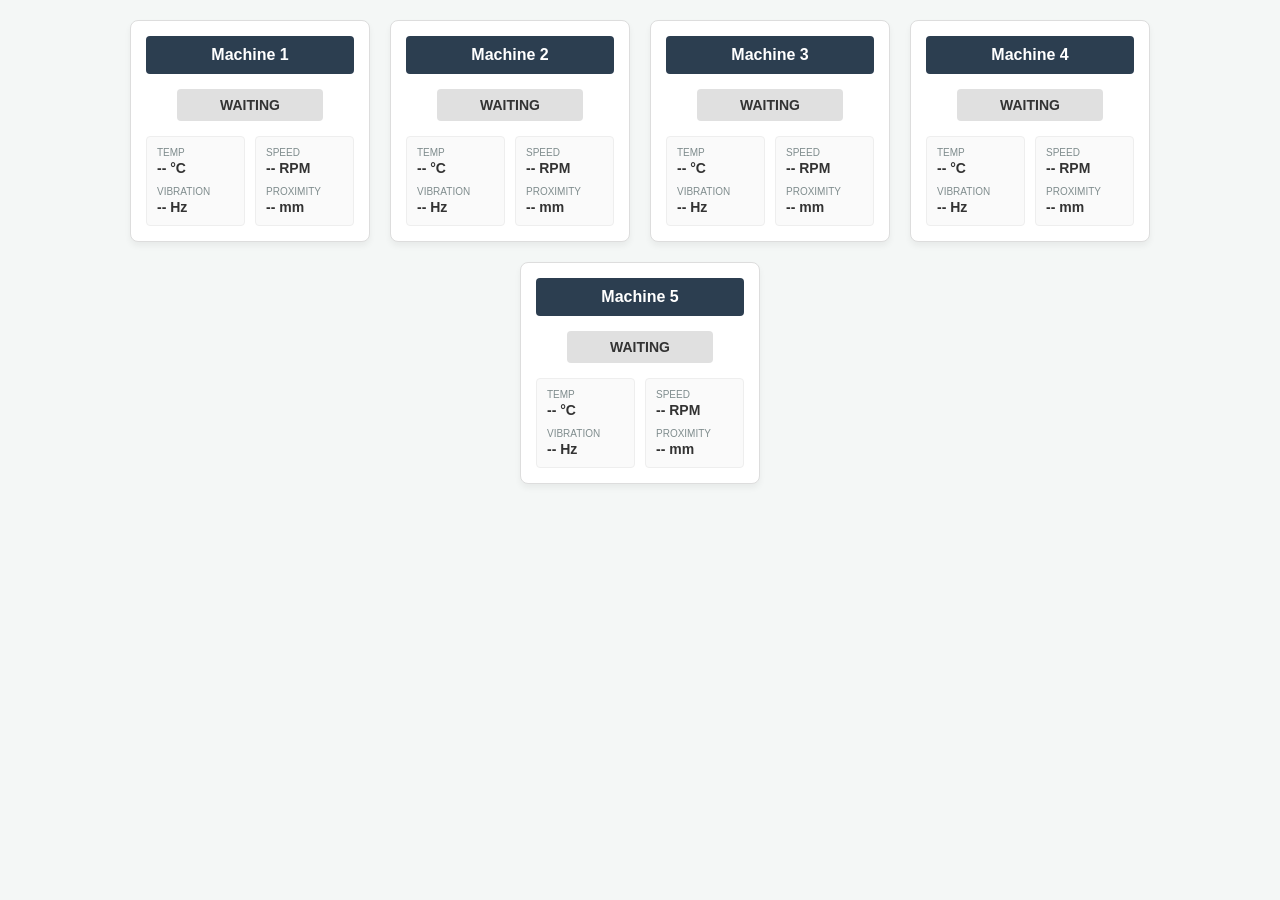
==== index.html @ c066e0d6 "Add Frontend Dashboard By Karim" ====
<!DOCTYPE html>
<html lang="en">
<head>
    <meta charset="UTF-8">
    <meta name="viewport" content="width=device-width, initial-scale=1.0">
    <title>Industrial IoT Dashboard</title>
    <link rel="stylesheet" href="style.css">
</head>
<body>
    <div class="dashboard-container" id="dashboard">
    </div>

    <script src="miniproj.js"></script>
</body>
</html>
---- style.css ----
* {
    box-sizing: border-box;
    margin: 0;
    padding: 0;
}

body {
    font-family: 'Segoe UI', Tahoma, Geneva, Verdana, sans-serif;
    background-color: #f4f7f6;
    color: #333;
    padding: 20px;
    display: flex;
    justify-content: center;
}

.dashboard-container 
{
    display: flex;
    gap: 20px;
    flex-wrap: wrap;
    justify-content: center;
    width: 100%;
    max-width: 1400px;
}

.machine-card 
{
    background: #fff;
    border: 1px solid #ddd;
    border-radius: 8px;
    width: 240px;
    padding: 15px;
    display: flex;
    flex-direction: column;
    gap: 15px;
    box-shadow: 0 4px 6px rgba(0,0,0,0.05);
}

.m-header
{
    background: #2c3e50;
    color: #fff;
    text-align: center;
    padding: 10px;
    font-size: 16px;
    font-weight: bold;
    border-radius: 4px;
}

.m-status 
{
    text-align: center;
    padding: 8px;
    font-size: 14px;
    font-weight: bold;
    border-radius: 4px;
    width: 70%;
    margin: 0 auto;
    background: #e0e0e0;
}

.status-running 
{
    background: #27ae60;
    color: white;
}

.status-stopped 
{
    background: #e74c3c;
    color: white;
}

.m-data-container 
{
    display: flex;
    gap: 10px;
    flex: 1;
}

.m-col 
{
    flex: 1;
    border: 1px solid #eee;
    background: #fafafa;
    padding: 10px;
    border-radius: 4px;
    display: flex;
    flex-direction: column;
    gap: 10px;
}

.data-item 
{
    font-size: 12px;
    display: flex;
    flex-direction: column;
}

.data-label 
{
    color: #7f8c8d;
    font-size: 10px;
    text-transform: uppercase;
    margin-bottom: 2px;
}

.data-value 
{
    font-weight: bold;
    font-size: 14px;
}
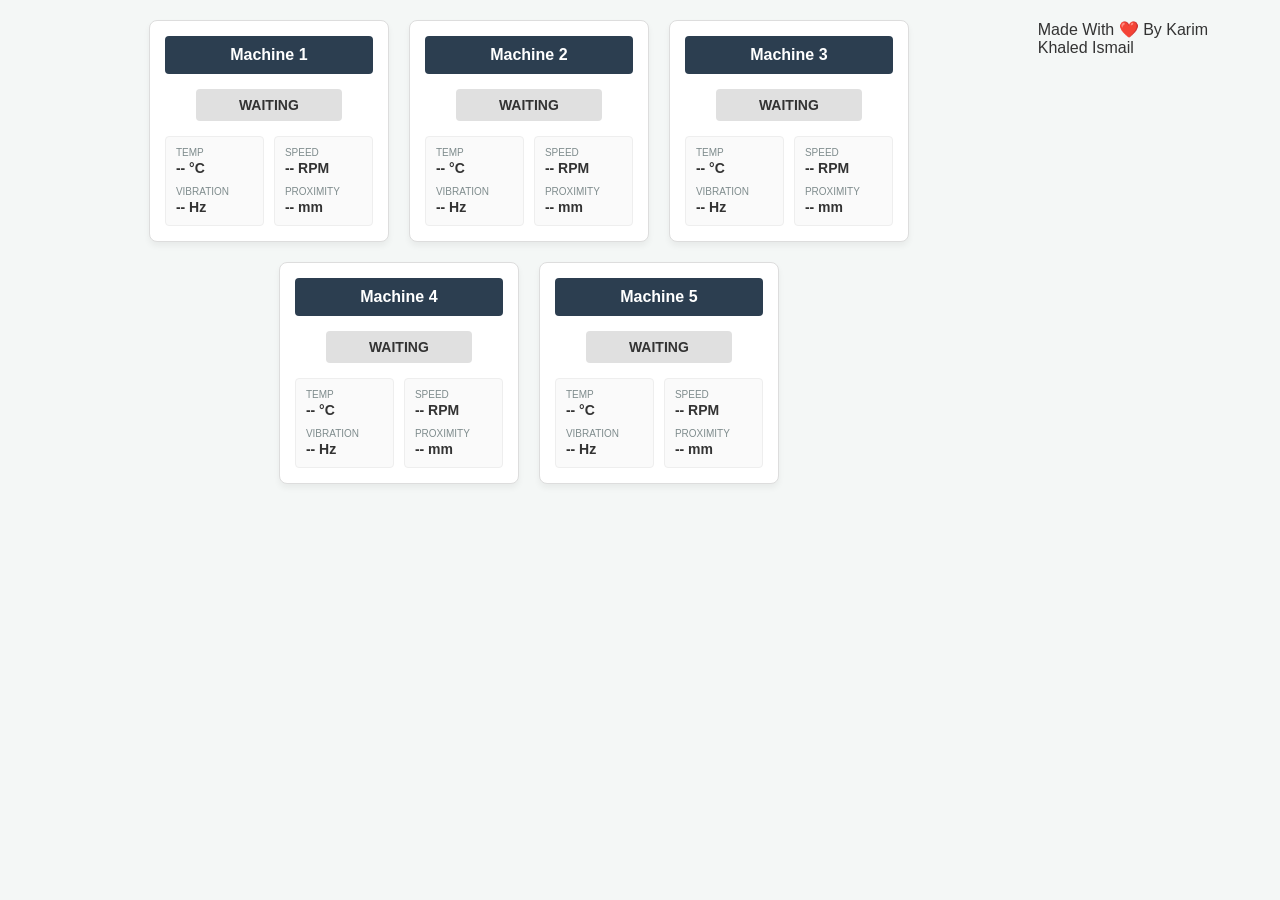
==== commit 8e83bf3e: "Add My Credits" ====
--- a/index.html
+++ b/index.html
@@ -1,15 +1,21 @@
-<!DOCTYPE html>
-<html lang="en">
-<head>
-    <meta charset="UTF-8">
-    <meta name="viewport" content="width=device-width, initial-scale=1.0">
-    <title>Industrial IoT Dashboard</title>
-    <link rel="stylesheet" href="style.css">
-</head>
-<body>
-    <div class="dashboard-container" id="dashboard">
-    </div>
-
-    <script src="miniproj.js"></script>
-</body>
+<!DOCTYPE html>
+<html lang="en">
+<head>
+    <meta charset="UTF-8">
+    <meta name="viewport" content="width=device-width, initial-scale=1.0">
+    <title>Industrial IoT Dashboard</title>
+    <link rel="stylesheet" href="style.css">
+</head>
+<body>
+    <div class="dashboard-container" id="dashboard">
+    </div>
+
+    <script src="miniproj.js"></script>
+
+    <p>Made With ❤️ By 
+    <a href="https://www.linkedin.com/in/karim-khaled-b17170329/" target="_blank">
+        Karim Khaled Ismail
+    </a>
+</p>
+</body>
 </html>
--- a/style.css
+++ b/style.css
@@ -1,112 +1,126 @@
-* {
-    box-sizing: border-box;
-    margin: 0;
-    padding: 0;
-}
-
-body {
-    font-family: 'Segoe UI', Tahoma, Geneva, Verdana, sans-serif;
-    background-color: #f4f7f6;
-    color: #333;
-    padding: 20px;
-    display: flex;
-    justify-content: center;
-}
-
-.dashboard-container 
-{
-    display: flex;
-    gap: 20px;
-    flex-wrap: wrap;
-    justify-content: center;
-    width: 100%;
-    max-width: 1400px;
-}
-
-.machine-card 
-{
-    background: #fff;
-    border: 1px solid #ddd;
-    border-radius: 8px;
-    width: 240px;
-    padding: 15px;
-    display: flex;
-    flex-direction: column;
-    gap: 15px;
-    box-shadow: 0 4px 6px rgba(0,0,0,0.05);
-}
-
-.m-header
-{
-    background: #2c3e50;
-    color: #fff;
-    text-align: center;
-    padding: 10px;
-    font-size: 16px;
-    font-weight: bold;
-    border-radius: 4px;
-}
-
-.m-status 
-{
-    text-align: center;
-    padding: 8px;
-    font-size: 14px;
-    font-weight: bold;
-    border-radius: 4px;
-    width: 70%;
-    margin: 0 auto;
-    background: #e0e0e0;
-}
-
-.status-running 
-{
-    background: #27ae60;
-    color: white;
-}
-
-.status-stopped 
-{
-    background: #e74c3c;
-    color: white;
-}
-
-.m-data-container 
-{
-    display: flex;
-    gap: 10px;
-    flex: 1;
-}
-
-.m-col 
-{
-    flex: 1;
-    border: 1px solid #eee;
-    background: #fafafa;
-    padding: 10px;
-    border-radius: 4px;
-    display: flex;
-    flex-direction: column;
-    gap: 10px;
-}
-
-.data-item 
-{
-    font-size: 12px;
-    display: flex;
-    flex-direction: column;
-}
-
-.data-label 
-{
-    color: #7f8c8d;
-    font-size: 10px;
-    text-transform: uppercase;
-    margin-bottom: 2px;
-}
-
-.data-value 
-{
-    font-weight: bold;
-    font-size: 14px;
+* {
+    box-sizing: border-box;
+    margin: 0;
+    padding: 0;
+}
+
+body 
+{
+    font-family: 'Segoe UI', Tahoma, Geneva, Verdana, sans-serif;
+    background-color: #f4f7f6;
+    color: #333;
+    padding: 20px;
+    display: flex;
+    justify-content: center;
+}
+
+.dashboard-container 
+{
+    display: flex;
+    gap: 20px;
+    flex-wrap: wrap;
+    justify-content: center;
+    width: 100%;
+    max-width: 1400px;
+}
+
+.machine-card 
+{
+    background: #fff;
+    border: 1px solid #ddd;
+    border-radius: 8px;
+    width: 240px;
+    padding: 15px;
+    display: flex;
+    flex-direction: column;
+    gap: 15px;
+    box-shadow: 0 4px 6px rgba(0,0,0,0.05);
+}
+
+.m-header
+{
+    background: #2c3e50;
+    color: #fff;
+    text-align: center;
+    padding: 10px;
+    font-size: 16px;
+    font-weight: bold;
+    border-radius: 4px;
+}
+
+.m-status 
+{
+    text-align: center;
+    padding: 8px;
+    font-size: 14px;
+    font-weight: bold;
+    border-radius: 4px;
+    width: 70%;
+    margin: 0 auto;
+    background: #e0e0e0;
+}
+
+.status-running 
+{
+    background: #27ae60;
+    color: white;
+}
+
+.status-stopped 
+{
+    background: #e74c3c;
+    color: white;
+}
+
+.m-data-container 
+{
+    display: flex;
+    gap: 10px;
+    flex: 1;
+}
+
+.m-col 
+{
+    flex: 1;
+    border: 1px solid #eee;
+    background: #fafafa;
+    padding: 10px;
+    border-radius: 4px;
+    display: flex;
+    flex-direction: column;
+    gap: 10px;
+}
+
+.data-item 
+{
+    font-size: 12px;
+    display: flex;
+    flex-direction: column;
+}
+
+.data-label 
+{
+    color: #7f8c8d;
+    font-size: 10px;
+    text-transform: uppercase;
+    margin-bottom: 2px;
+}
+
+.data-value 
+{
+    font-weight: bold;
+    font-size: 14px;
+}
+
+p a
+{
+    color: inherit;
+    text-decoration: none;
+    transition: 0.3s ease;
+}
+
+p a:hover 
+{
+    color: #ff4757;
+    text-decoration: underline;
 }
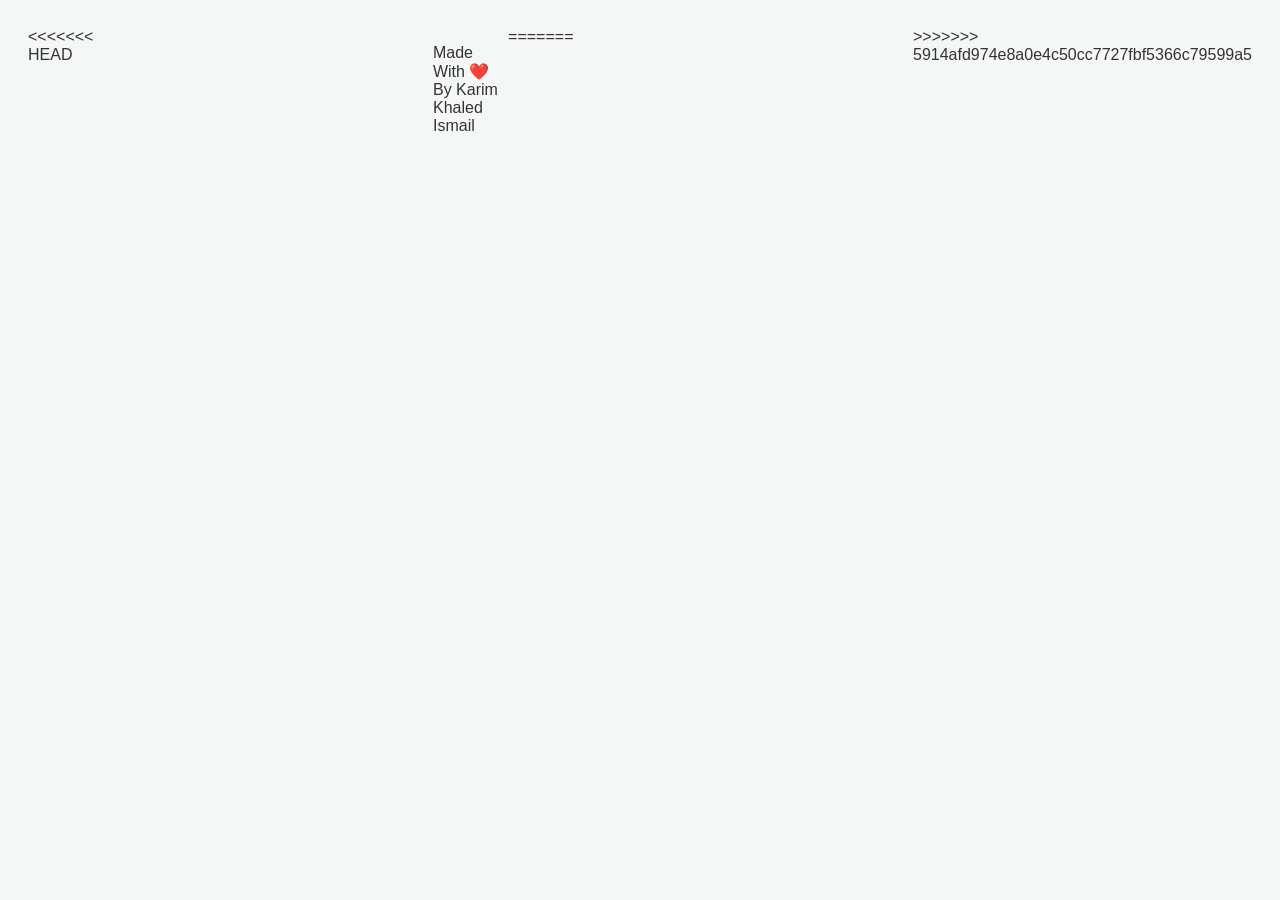
==== commit 5ee48ff7: "Add my credits" ====
--- a/index.html
+++ b/index.html
@@ -1,3 +1,4 @@
+<<<<<<< HEAD
 <!DOCTYPE html>
 <html lang="en">
 <head>
@@ -18,4 +19,20 @@
     </a>
 </p>
 </body>
+=======
+<!DOCTYPE html>
+<html lang="en">
+<head>
+    <meta charset="UTF-8">
+    <meta name="viewport" content="width=device-width, initial-scale=1.0">
+    <title>Industrial IoT Dashboard</title>
+    <link rel="stylesheet" href="style.css">
+</head>
+<body>
+    <div class="dashboard-container" id="dashboard">
+    </div>
+
+    <script src="miniproj.js"></script>
+</body>
+>>>>>>> 5914afd974e8a0e4c50cc7727fbf5366c79599a5
 </html>
--- a/style.css
+++ b/style.css
@@ -1,3 +1,4 @@
+<<<<<<< HEAD
 * {
     box-sizing: border-box;
     margin: 0;
@@ -123,4 +124,117 @@
 {
     color: #ff4757;
     text-decoration: underline;
+=======
+* {
+    box-sizing: border-box;
+    margin: 0;
+    padding: 0;
+}
+
+body {
+    font-family: 'Segoe UI', Tahoma, Geneva, Verdana, sans-serif;
+    background-color: #f4f7f6;
+    color: #333;
+    padding: 20px;
+    display: flex;
+    justify-content: center;
+}
+
+.dashboard-container 
+{
+    display: flex;
+    gap: 20px;
+    flex-wrap: wrap;
+    justify-content: center;
+    width: 100%;
+    max-width: 1400px;
+}
+
+.machine-card 
+{
+    background: #fff;
+    border: 1px solid #ddd;
+    border-radius: 8px;
+    width: 240px;
+    padding: 15px;
+    display: flex;
+    flex-direction: column;
+    gap: 15px;
+    box-shadow: 0 4px 6px rgba(0,0,0,0.05);
+}
+
+.m-header
+{
+    background: #2c3e50;
+    color: #fff;
+    text-align: center;
+    padding: 10px;
+    font-size: 16px;
+    font-weight: bold;
+    border-radius: 4px;
+}
+
+.m-status 
+{
+    text-align: center;
+    padding: 8px;
+    font-size: 14px;
+    font-weight: bold;
+    border-radius: 4px;
+    width: 70%;
+    margin: 0 auto;
+    background: #e0e0e0;
+}
+
+.status-running 
+{
+    background: #27ae60;
+    color: white;
+}
+
+.status-stopped 
+{
+    background: #e74c3c;
+    color: white;
+}
+
+.m-data-container 
+{
+    display: flex;
+    gap: 10px;
+    flex: 1;
+}
+
+.m-col 
+{
+    flex: 1;
+    border: 1px solid #eee;
+    background: #fafafa;
+    padding: 10px;
+    border-radius: 4px;
+    display: flex;
+    flex-direction: column;
+    gap: 10px;
+}
+
+.data-item 
+{
+    font-size: 12px;
+    display: flex;
+    flex-direction: column;
+}
+
+.data-label 
+{
+    color: #7f8c8d;
+    font-size: 10px;
+    text-transform: uppercase;
+    margin-bottom: 2px;
+}
+
+.data-value 
+{
+    font-weight: bold;
+    font-size: 14px;
+>>>>>>> 5914afd974e8a0e4c50cc7727fbf5366c79599a5
 }
--- a/style.css
+++ b/style.css
@@ -1,3 +1,4 @@
+<<<<<<< HEAD
 * {
     box-sizing: border-box;
     margin: 0;
@@ -123,4 +124,117 @@
 {
     color: #ff4757;
     text-decoration: underline;
+=======
+* {
+    box-sizing: border-box;
+    margin: 0;
+    padding: 0;
+}
+
+body {
+    font-family: 'Segoe UI', Tahoma, Geneva, Verdana, sans-serif;
+    background-color: #f4f7f6;
+    color: #333;
+    padding: 20px;
+    display: flex;
+    justify-content: center;
+}
+
+.dashboard-container 
+{
+    display: flex;
+    gap: 20px;
+    flex-wrap: wrap;
+    justify-content: center;
+    width: 100%;
+    max-width: 1400px;
+}
+
+.machine-card 
+{
+    background: #fff;
+    border: 1px solid #ddd;
+    border-radius: 8px;
+    width: 240px;
+    padding: 15px;
+    display: flex;
+    flex-direction: column;
+    gap: 15px;
+    box-shadow: 0 4px 6px rgba(0,0,0,0.05);
+}
+
+.m-header
+{
+    background: #2c3e50;
+    color: #fff;
+    text-align: center;
+    padding: 10px;
+    font-size: 16px;
+    font-weight: bold;
+    border-radius: 4px;
+}
+
+.m-status 
+{
+    text-align: center;
+    padding: 8px;
+    font-size: 14px;
+    font-weight: bold;
+    border-radius: 4px;
+    width: 70%;
+    margin: 0 auto;
+    background: #e0e0e0;
+}
+
+.status-running 
+{
+    background: #27ae60;
+    color: white;
+}
+
+.status-stopped 
+{
+    background: #e74c3c;
+    color: white;
+}
+
+.m-data-container 
+{
+    display: flex;
+    gap: 10px;
+    flex: 1;
+}
+
+.m-col 
+{
+    flex: 1;
+    border: 1px solid #eee;
+    background: #fafafa;
+    padding: 10px;
+    border-radius: 4px;
+    display: flex;
+    flex-direction: column;
+    gap: 10px;
+}
+
+.data-item 
+{
+    font-size: 12px;
+    display: flex;
+    flex-direction: column;
+}
+
+.data-label 
+{
+    color: #7f8c8d;
+    font-size: 10px;
+    text-transform: uppercase;
+    margin-bottom: 2px;
+}
+
+.data-value 
+{
+    font-weight: bold;
+    font-size: 14px;
+>>>>>>> 5914afd974e8a0e4c50cc7727fbf5366c79599a5
 }
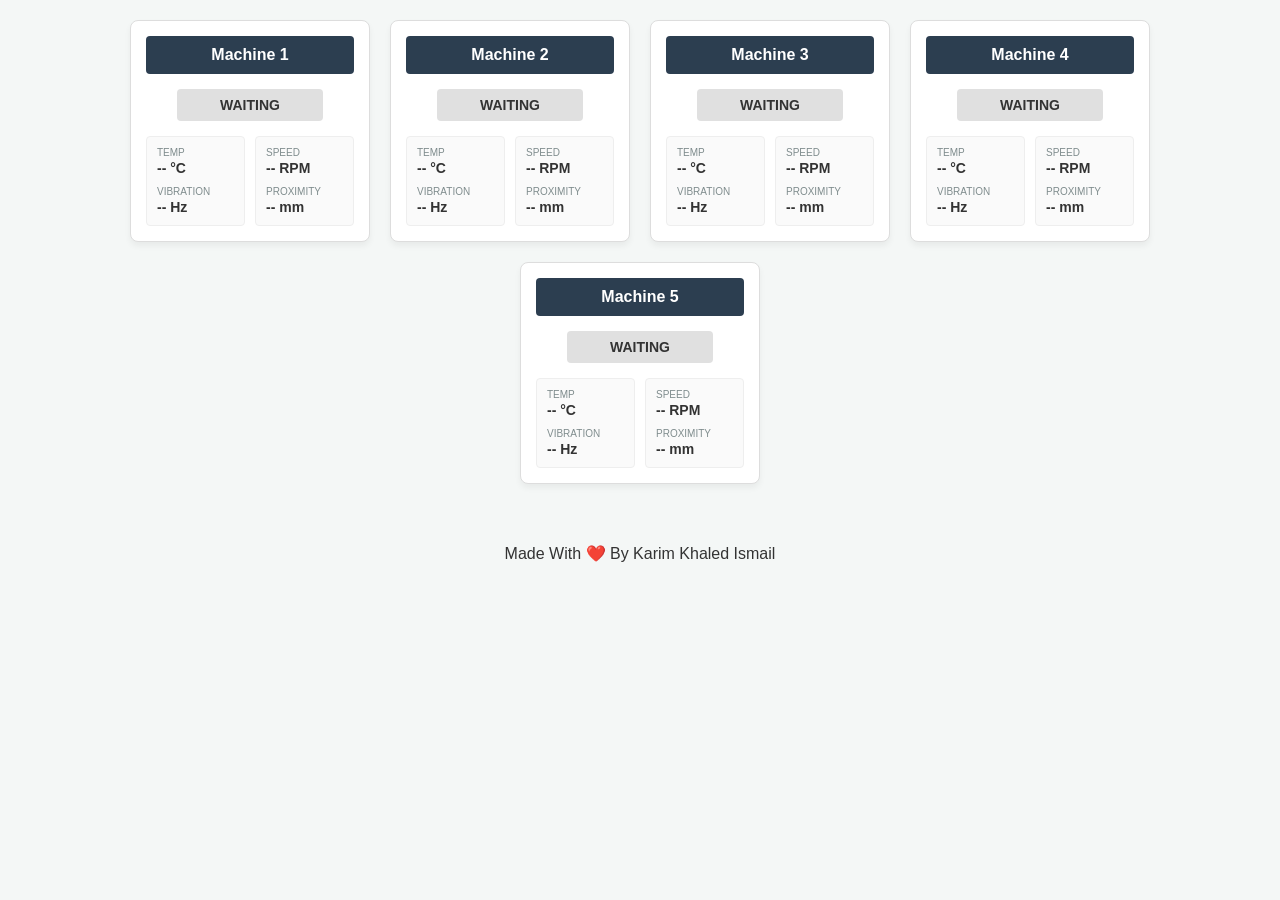
==== commit 44ec617f: "Add Frontend Dashboard By Karim And Credits" ====
--- a/index.html
+++ b/index.html
@@ -1,4 +1,3 @@
-<<<<<<< HEAD
 <!DOCTYPE html>
 <html lang="en">
 <head>
@@ -13,26 +12,12 @@
 
     <script src="miniproj.js"></script>
 
-    <p>Made With ❤️ By 
-    <a href="https://www.linkedin.com/in/karim-khaled-b17170329/" target="_blank">
-        Karim Khaled Ismail
-    </a>
-</p>
+    <footer>
+        <p>Made With ❤️ By 
+            <a href="https://www.linkedin.com/in/karim-khaled-b17170329/" target="_blank">
+                Karim Khaled Ismail
+            </a>
+        </p>
+    </footer>
 </body>
-=======
-<!DOCTYPE html>
-<html lang="en">
-<head>
-    <meta charset="UTF-8">
-    <meta name="viewport" content="width=device-width, initial-scale=1.0">
-    <title>Industrial IoT Dashboard</title>
-    <link rel="stylesheet" href="style.css">
-</head>
-<body>
-    <div class="dashboard-container" id="dashboard">
-    </div>
-
-    <script src="miniproj.js"></script>
-</body>
->>>>>>> 5914afd974e8a0e4c50cc7727fbf5366c79599a5
 </html>
--- a/style.css
+++ b/style.css
@@ -1,4 +1,3 @@
-<<<<<<< HEAD
 * {
     box-sizing: border-box;
     margin: 0;
@@ -12,7 +11,8 @@
     color: #333;
     padding: 20px;
     display: flex;
-    justify-content: center;
+    flex-direction: column;
+    align-items: center;   
 }
 
 .dashboard-container 
@@ -113,128 +113,22 @@
     font-size: 14px;
 }
 
-p a
+footer {
+    width: 100%;
+    text-align: center;
+    padding: 20px 0;
+    margin-top: 40px;
+}
+
+footer p a 
 {
     color: inherit;
     text-decoration: none;
     transition: 0.3s ease;
 }
 
-p a:hover 
+footer p a:hover
 {
     color: #ff4757;
     text-decoration: underline;
-=======
-* {
-    box-sizing: border-box;
-    margin: 0;
-    padding: 0;
-}
-
-body {
-    font-family: 'Segoe UI', Tahoma, Geneva, Verdana, sans-serif;
-    background-color: #f4f7f6;
-    color: #333;
-    padding: 20px;
-    display: flex;
-    justify-content: center;
-}
-
-.dashboard-container 
-{
-    display: flex;
-    gap: 20px;
-    flex-wrap: wrap;
-    justify-content: center;
-    width: 100%;
-    max-width: 1400px;
-}
-
-.machine-card 
-{
-    background: #fff;
-    border: 1px solid #ddd;
-    border-radius: 8px;
-    width: 240px;
-    padding: 15px;
-    display: flex;
-    flex-direction: column;
-    gap: 15px;
-    box-shadow: 0 4px 6px rgba(0,0,0,0.05);
-}
-
-.m-header
-{
-    background: #2c3e50;
-    color: #fff;
-    text-align: center;
-    padding: 10px;
-    font-size: 16px;
-    font-weight: bold;
-    border-radius: 4px;
-}
-
-.m-status 
-{
-    text-align: center;
-    padding: 8px;
-    font-size: 14px;
-    font-weight: bold;
-    border-radius: 4px;
-    width: 70%;
-    margin: 0 auto;
-    background: #e0e0e0;
-}
-
-.status-running 
-{
-    background: #27ae60;
-    color: white;
-}
-
-.status-stopped 
-{
-    background: #e74c3c;
-    color: white;
-}
-
-.m-data-container 
-{
-    display: flex;
-    gap: 10px;
-    flex: 1;
-}
-
-.m-col 
-{
-    flex: 1;
-    border: 1px solid #eee;
-    background: #fafafa;
-    padding: 10px;
-    border-radius: 4px;
-    display: flex;
-    flex-direction: column;
-    gap: 10px;
-}
-
-.data-item 
-{
-    font-size: 12px;
-    display: flex;
-    flex-direction: column;
-}
-
-.data-label 
-{
-    color: #7f8c8d;
-    font-size: 10px;
-    text-transform: uppercase;
-    margin-bottom: 2px;
-}
-
-.data-value 
-{
-    font-weight: bold;
-    font-size: 14px;
->>>>>>> 5914afd974e8a0e4c50cc7727fbf5366c79599a5
 }
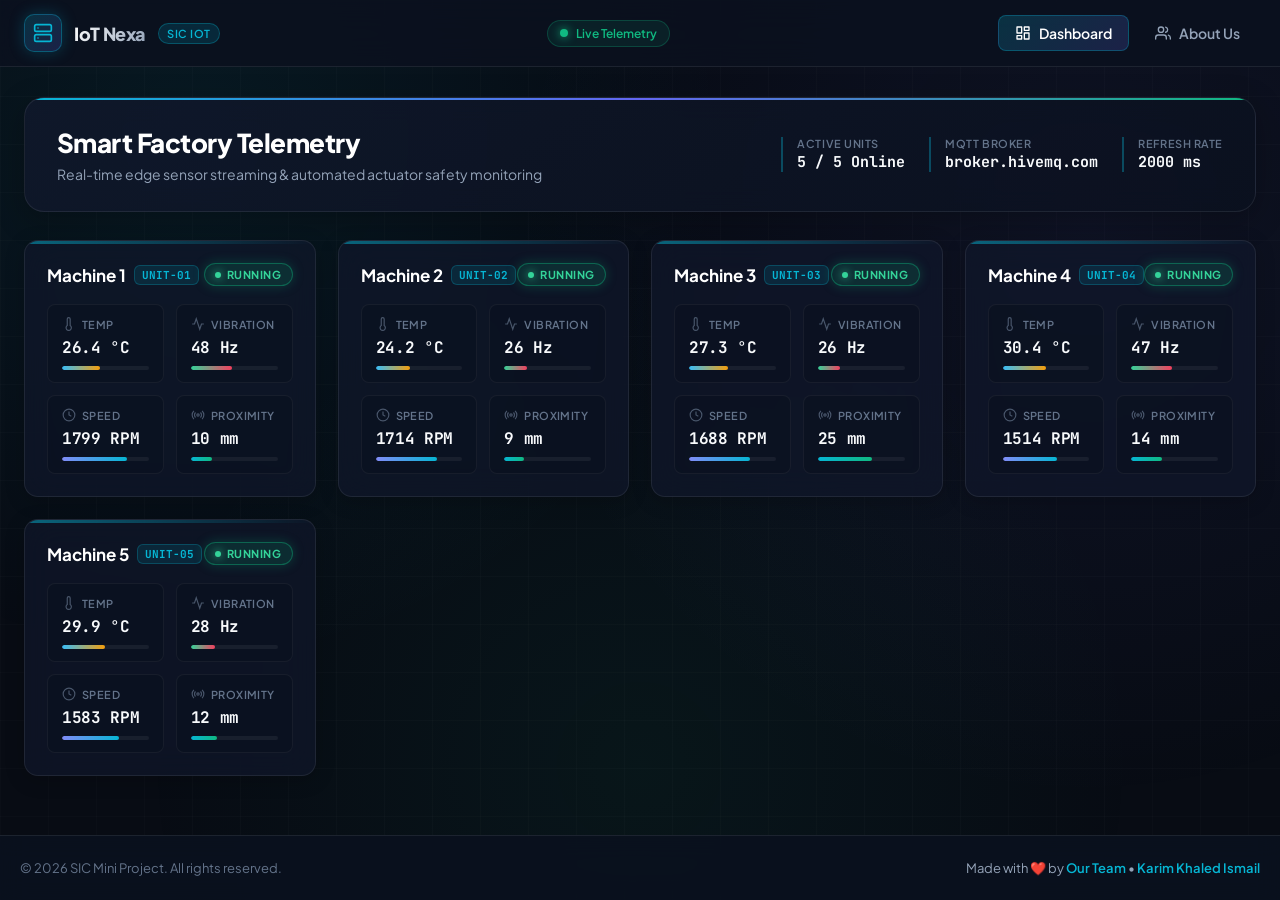
==== commit 40e0118c: "Enhance UI with modern industrial theme and add About Us page with LinkedIn links without roles" ====
--- a/index.html
+++ b/index.html
@@ -3,21 +3,102 @@
 <head>
     <meta charset="UTF-8">
     <meta name="viewport" content="width=device-width, initial-scale=1.0">
-    <title>Industrial IoT Dashboard</title>
+    <title>Industrial IoT Dashboard | Smart Factory</title>
     <link rel="stylesheet" href="style.css">
 </head>
 <body>
-    <div class="dashboard-container" id="dashboard">
-    </div>
+    <!-- Navigation Bar -->
+    <nav class="navbar">
+        <div class="nav-container">
+            <a href="index.html" class="nav-brand">
+                <div class="brand-icon">
+                    <svg width="20" height="20" viewBox="0 0 24 24" fill="none" stroke="currentColor" stroke-width="2" stroke-linecap="round" stroke-linejoin="round">
+                        <rect x="2" y="2" width="20" height="8" rx="2" ry="2"></rect>
+                        <rect x="2" y="14" width="20" height="8" rx="2" ry="2"></rect>
+                        <line x1="6" y1="6" x2="6.01" y2="6"></line>
+                        <line x1="6" y1="18" x2="6.01" y2="18"></line>
+                    </svg>
+                </div>
+                <div>
+                    <div class="brand-name">IoT Nexa</div>
+                </div>
+                <span class="brand-tag">SIC IoT</span>
+            </a>
+
+            <div class="nav-status">
+                <span class="status-dot"></span>
+                <span id="telemetry-status">Live Telemetry</span>
+            </div>
+
+            <ul class="nav-menu">
+                <li><a href="index.html" class="nav-link active">
+                    <svg width="16" height="16" viewBox="0 0 24 24" fill="none" stroke="currentColor" stroke-width="2" stroke-linecap="round" stroke-linejoin="round">
+                        <rect x="3" y="3" width="7" height="9"></rect>
+                        <rect x="14" y="3" width="7" height="5"></rect>
+                        <rect x="14" y="12" width="7" height="9"></rect>
+                        <rect x="3" y="16" width="7" height="5"></rect>
+                    </svg>
+                    Dashboard
+                </a></li>
+                <li><a href="about.html" class="nav-link">
+                    <svg width="16" height="16" viewBox="0 0 24 24" fill="none" stroke="currentColor" stroke-width="2" stroke-linecap="round" stroke-linejoin="round">
+                        <path d="M17 21v-2a4 4 0 0 0-4-4H5a4 4 0 0 0-4 4v2"></path>
+                        <circle cx="9" cy="7" r="4"></circle>
+                        <path d="M23 21v-2a4 4 0 0 0-3-3.87"></path>
+                        <path d="M16 3.13a4 4 0 0 1 0 7.75"></path>
+                    </svg>
+                    About Us
+                </a></li>
+            </ul>
+        </div>
+    </nav>
+
+    <!-- Main Content -->
+    <main class="main-wrapper">
+        <!-- Hero Header with Live Stats -->
+        <section class="hero-header">
+            <div class="hero-title-group">
+                <h1>Smart Factory Telemetry</h1>
+                <p>Real-time edge sensor streaming & automated actuator safety monitoring</p>
+            </div>
+            <div class="hero-stats">
+                <div class="stat-item">
+                    <span class="stat-label">Active Units</span>
+                    <span class="stat-value" id="stat-active-units">5 / 5 Online</span>
+                </div>
+                <div class="stat-item">
+                    <span class="stat-label">MQTT Broker</span>
+                    <span class="stat-value">broker.hivemq.com</span>
+                </div>
+                <div class="stat-item">
+                    <span class="stat-label">Refresh Rate</span>
+                    <span class="stat-value">2000 ms</span>
+                </div>
+            </div>
+        </section>
+
+        <!-- Machine Cards Container -->
+        <section class="dashboard-container" id="dashboard">
+            <!-- Dynamically populated by miniproj.js -->
+        </section>
+    </main>
+
+    <!-- Footer -->
+    <footer>
+        <div class="footer-content">
+            <div class="footer-text">
+                &copy; 2026 SIC Mini Project. All rights reserved.
+            </div>
+            <div class="footer-credits">
+                Made with ❤️ by 
+                <a href="about.html">Our Team</a> &bull;
+                <a href="https://www.linkedin.com/in/karim-khaled-b17170329/" target="_blank" rel="noopener noreferrer">
+                    Karim Khaled Ismail
+                </a>
+            </div>
+        </div>
+    </footer>
 
     <script src="miniproj.js"></script>
-
-    <footer>
-        <p>Made With ❤️ By 
-            <a href="https://www.linkedin.com/in/karim-khaled-b17170329/" target="_blank">
-                Karim Khaled Ismail
-            </a>
-        </p>
-    </footer>
 </body>
 </html>
--- a/style.css
+++ b/style.css
@@ -1,134 +1,732 @@
+@import url('https://fonts.googleapis.com/css2?family=JetBrains+Mono:wght@400;500;600;700&family=Plus+Jakarta+Sans:wght@400;500;600;700;800&display=swap');
+
+:root {
+    --bg-main: #080c14;
+    --bg-surface: #0e1526;
+    --bg-card: rgba(16, 24, 44, 0.7);
+    --bg-card-hover: rgba(22, 33, 60, 0.85);
+    --border-subtle: rgba(255, 255, 255, 0.08);
+    --border-accent: rgba(6, 182, 212, 0.35);
+    
+    --cyan: #06b6d4;
+    --cyan-glow: rgba(6, 182, 212, 0.25);
+    --emerald: #10b981;
+    --emerald-glow: rgba(16, 185, 129, 0.25);
+    --amber: #f59e0b;
+    --amber-glow: rgba(245, 158, 11, 0.25);
+    --rose: #f43f5e;
+    --rose-glow: rgba(244, 63, 94, 0.25);
+    --indigo: #6366f1;
+
+    --text-main: #f8fafc;
+    --text-muted: #94a3b8;
+    --text-dim: #64748b;
+
+    --font-ui: 'Plus Jakarta Sans', -apple-system, BlinkMacSystemFont, sans-serif;
+    --font-mono: 'JetBrains Mono', monospace;
+    --radius-sm: 8px;
+    --radius-md: 14px;
+    --radius-lg: 20px;
+}
+
 * {
     box-sizing: border-box;
     margin: 0;
     padding: 0;
 }
 
-body 
-{
-    font-family: 'Segoe UI', Tahoma, Geneva, Verdana, sans-serif;
-    background-color: #f4f7f6;
-    color: #333;
-    padding: 20px;
+body {
+    font-family: var(--font-ui);
+    background-color: var(--bg-main);
+    color: var(--text-main);
+    min-height: 100vh;
     display: flex;
     flex-direction: column;
-    align-items: center;   
-}
-
-.dashboard-container 
-{
-    display: flex;
+    overflow-x: hidden;
+    position: relative;
+}
+
+/* Subtle futuristic background glow grid */
+body::before {
+    content: '';
+    position: fixed;
+    top: 0;
+    left: 0;
+    width: 100vw;
+    height: 100vh;
+    background: 
+        radial-gradient(circle at 15% 15%, rgba(6, 182, 212, 0.08) 0%, transparent 40%),
+        radial-gradient(circle at 85% 25%, rgba(99, 102, 241, 0.08) 0%, transparent 45%),
+        radial-gradient(circle at 50% 85%, rgba(16, 185, 129, 0.06) 0%, transparent 50%),
+        linear-gradient(to right, rgba(255, 255, 255, 0.015) 1px, transparent 1px),
+        linear-gradient(to bottom, rgba(255, 255, 255, 0.015) 1px, transparent 1px);
+    background-size: 100% 100%, 100% 100%, 100% 100%, 48px 48px, 48px 48px;
+    pointer-events: none;
+    z-index: -1;
+}
+
+/* Navigation Bar */
+.navbar {
+    width: 100%;
+    background: rgba(11, 17, 31, 0.85);
+    backdrop-filter: blur(16px);
+    -webkit-backdrop-filter: blur(16px);
+    border-bottom: 1px solid var(--border-subtle);
+    position: sticky;
+    top: 0;
+    z-index: 100;
+}
+
+.nav-container {
+    max-width: 1350px;
+    margin: 0 auto;
+    padding: 14px 24px;
+    display: flex;
+    align-items: center;
+    justify-content: space-between;
+}
+
+.nav-brand {
+    display: flex;
+    align-items: center;
+    gap: 12px;
+    text-decoration: none;
+    color: var(--text-main);
+}
+
+.brand-icon {
+    width: 38px;
+    height: 38px;
+    background: linear-gradient(135deg, rgba(6, 182, 212, 0.2), rgba(99, 102, 241, 0.2));
+    border: 1px solid var(--border-accent);
+    border-radius: 10px;
+    display: flex;
+    align-items: center;
+    justify-content: center;
+    color: var(--cyan);
+    box-shadow: 0 0 15px var(--cyan-glow);
+}
+
+.brand-name {
+    font-size: 18px;
+    font-weight: 800;
+    letter-spacing: -0.02em;
+    background: linear-gradient(120deg, #ffffff, #94a3b8);
+    -webkit-background-clip: text;
+    -webkit-text-fill-color: transparent;
+}
+
+.brand-tag {
+    font-size: 11px;
+    font-weight: 600;
+    background: rgba(6, 182, 212, 0.15);
+    color: var(--cyan);
+    padding: 3px 8px;
+    border-radius: 20px;
+    border: 1px solid rgba(6, 182, 212, 0.3);
+    text-transform: uppercase;
+    letter-spacing: 0.05em;
+}
+
+.nav-menu {
+    display: flex;
+    align-items: center;
+    gap: 10px;
+    list-style: none;
+}
+
+.nav-link {
+    text-decoration: none;
+    color: var(--text-muted);
+    font-size: 14px;
+    font-weight: 600;
+    padding: 8px 16px;
+    border-radius: var(--radius-sm);
+    transition: all 0.2s ease;
+    display: flex;
+    align-items: center;
+    gap: 8px;
+}
+
+.nav-link:hover {
+    color: var(--text-main);
+    background: rgba(255, 255, 255, 0.05);
+}
+
+.nav-link.active {
+    color: #ffffff;
+    background: linear-gradient(135deg, rgba(6, 182, 212, 0.2), rgba(99, 102, 241, 0.2));
+    border: 1px solid rgba(6, 182, 212, 0.3);
+}
+
+/* System Live Status Beacon in Nav */
+.nav-status {
+    display: flex;
+    align-items: center;
+    gap: 8px;
+    font-size: 12px;
+    font-weight: 600;
+    color: var(--emerald);
+    background: rgba(16, 185, 129, 0.1);
+    border: 1px solid rgba(16, 185, 129, 0.25);
+    padding: 5px 12px;
+    border-radius: 20px;
+}
+
+.status-dot {
+    width: 8px;
+    height: 8px;
+    background: var(--emerald);
+    border-radius: 50%;
+    box-shadow: 0 0 10px var(--emerald);
+    animation: pulseGlow 2s infinite ease-in-out;
+}
+
+@keyframes pulseGlow {
+    0%, 100% { transform: scale(1); opacity: 1; }
+    50% { transform: scale(1.3); opacity: 0.6; }
+}
+
+/* Main Content Wrapper */
+.main-wrapper {
+    flex: 1;
+    max-width: 1350px;
+    width: 100%;
+    margin: 0 auto;
+    padding: 30px 24px;
+    display: flex;
+    flex-direction: column;
+    gap: 28px;
+}
+
+/* Hero / Header Summary Banner */
+.hero-header {
+    background: linear-gradient(145deg, rgba(16, 24, 44, 0.85), rgba(11, 17, 31, 0.85));
+    border: 1px solid var(--border-subtle);
+    border-radius: var(--radius-lg);
+    padding: 28px 32px;
+    backdrop-filter: blur(12px);
+    display: flex;
+    justify-content: space-between;
+    align-items: center;
+    flex-wrap: wrap;
     gap: 20px;
+    box-shadow: 0 8px 30px rgba(0, 0, 0, 0.25);
+    position: relative;
+    overflow: hidden;
+}
+
+.hero-header::before {
+    content: '';
+    position: absolute;
+    top: 0;
+    left: 0;
+    right: 0;
+    height: 2px;
+    background: linear-gradient(90deg, var(--cyan), var(--indigo), var(--emerald));
+}
+
+.hero-title-group h1 {
+    font-size: 26px;
+    font-weight: 800;
+    letter-spacing: -0.02em;
+    color: #ffffff;
+    margin-bottom: 6px;
+}
+
+.hero-title-group p {
+    font-size: 14px;
+    color: var(--text-muted);
+}
+
+.hero-stats {
+    display: flex;
+    gap: 24px;
     flex-wrap: wrap;
+}
+
+.stat-item {
+    display: flex;
+    flex-direction: column;
+    gap: 2px;
+    border-left: 2px solid var(--border-accent);
+    padding-left: 14px;
+}
+
+.stat-label {
+    font-size: 11px;
+    text-transform: uppercase;
+    letter-spacing: 0.05em;
+    color: var(--text-dim);
+    font-weight: 600;
+}
+
+.stat-value {
+    font-family: var(--font-mono);
+    font-size: 15px;
+    font-weight: 700;
+    color: var(--text-main);
+}
+
+/* Dashboard Container */
+.dashboard-container {
+    display: grid;
+    grid-template-columns: repeat(auto-fit, minmax(280px, 1fr));
+    gap: 22px;
+    width: 100%;
+}
+
+/* Machine Card */
+.machine-card {
+    background: var(--bg-card);
+    border: 1px solid var(--border-subtle);
+    border-radius: var(--radius-md);
+    padding: 22px;
+    display: flex;
+    flex-direction: column;
+    gap: 18px;
+    backdrop-filter: blur(16px);
+    -webkit-backdrop-filter: blur(16px);
+    transition: all 0.3s cubic-bezier(0.16, 1, 0.3, 1);
+    box-shadow: 0 4px 20px rgba(0, 0, 0, 0.2);
+    position: relative;
+    overflow: hidden;
+}
+
+.machine-card::after {
+    content: '';
+    position: absolute;
+    top: 0;
+    left: 0;
+    right: 0;
+    height: 3px;
+    background: linear-gradient(90deg, var(--cyan), transparent);
+    opacity: 0.5;
+    transition: opacity 0.3s ease;
+}
+
+.machine-card:hover {
+    transform: translateY(-4px);
+    background: var(--bg-card-hover);
+    border-color: rgba(6, 182, 212, 0.3);
+    box-shadow: 0 12px 30px rgba(0, 0, 0, 0.35), 0 0 20px var(--cyan-glow);
+}
+
+.machine-card:hover::after {
+    opacity: 1;
+}
+
+/* Machine Card Header & Status */
+.card-top {
+    display: flex;
+    justify-content: space-between;
+    align-items: center;
+}
+
+.m-header {
+    font-size: 17px;
+    font-weight: 700;
+    color: #ffffff;
+    display: flex;
+    align-items: center;
+    gap: 8px;
+}
+
+.m-header-badge {
+    font-family: var(--font-mono);
+    font-size: 11px;
+    color: var(--cyan);
+    background: rgba(6, 182, 212, 0.12);
+    border: 1px solid rgba(6, 182, 212, 0.25);
+    padding: 2px 7px;
+    border-radius: 6px;
+}
+
+.m-status {
+    font-size: 11px;
+    font-weight: 700;
+    text-transform: uppercase;
+    letter-spacing: 0.05em;
+    padding: 4px 10px;
+    border-radius: 20px;
+    display: flex;
+    align-items: center;
+    gap: 6px;
+    background: rgba(148, 163, 184, 0.12);
+    color: var(--text-muted);
+    border: 1px solid rgba(255, 255, 255, 0.08);
+    transition: all 0.3s ease;
+}
+
+.status-running {
+    background: rgba(16, 185, 129, 0.15);
+    color: #34d399;
+    border-color: rgba(16, 185, 129, 0.4);
+    box-shadow: 0 0 12px var(--emerald-glow);
+}
+
+.status-running::before {
+    content: '';
+    width: 6px;
+    height: 6px;
+    border-radius: 50%;
+    background: #34d399;
+    box-shadow: 0 0 8px #34d399;
+    animation: pulseGlow 1.5s infinite ease-in-out;
+}
+
+.status-stopped {
+    background: rgba(244, 63, 94, 0.15);
+    color: #fb7185;
+    border-color: rgba(244, 63, 94, 0.4);
+    box-shadow: 0 0 12px var(--rose-glow);
+}
+
+.status-stopped::before {
+    content: '';
+    width: 6px;
+    height: 6px;
+    border-radius: 50%;
+    background: #fb7185;
+}
+
+/* Machine Telemetry Grid */
+.m-data-container {
+    display: grid;
+    grid-template-columns: 1fr 1fr;
+    gap: 12px;
+}
+
+.data-item {
+    background: rgba(11, 17, 31, 0.6);
+    border: 1px solid rgba(255, 255, 255, 0.05);
+    padding: 12px 14px;
+    border-radius: var(--radius-sm);
+    display: flex;
+    flex-direction: column;
+    gap: 6px;
+    transition: border-color 0.2s ease;
+}
+
+.data-item:hover {
+    border-color: rgba(255, 255, 255, 0.12);
+}
+
+.data-header {
+    display: flex;
+    align-items: center;
+    justify-content: space-between;
+}
+
+.data-label {
+    color: var(--text-dim);
+    font-size: 11px;
+    font-weight: 600;
+    text-transform: uppercase;
+    letter-spacing: 0.04em;
+    display: flex;
+    align-items: center;
+    gap: 6px;
+}
+
+.data-icon {
+    width: 14px;
+    height: 14px;
+    opacity: 0.7;
+}
+
+.data-value {
+    font-family: var(--font-mono);
+    font-weight: 700;
+    font-size: 16px;
+    color: var(--text-main);
+    letter-spacing: -0.02em;
+}
+
+/* Micro Meter Bar inside each metric */
+.meter-bar {
+    width: 100%;
+    height: 4px;
+    background: rgba(255, 255, 255, 0.06);
+    border-radius: 2px;
+    overflow: hidden;
+    margin-top: 2px;
+}
+
+.meter-fill {
+    height: 100%;
+    width: 0%;
+    background: var(--cyan);
+    border-radius: 2px;
+    transition: width 0.5s cubic-bezier(0.16, 1, 0.3, 1);
+}
+
+.meter-temp { background: linear-gradient(90deg, #38bdf8, #f59e0b); }
+.meter-vib  { background: linear-gradient(90deg, #34d399, #f43f5e); }
+.meter-speed { background: linear-gradient(90deg, #818cf8, #06b6d4); }
+.meter-prox  { background: linear-gradient(90deg, #06b6d4, #10b981); }
+
+/* About Us Page Specific Styles */
+.about-hero {
+    text-align: center;
+    padding: 40px 20px;
+    max-width: 800px;
+    margin: 0 auto;
+}
+
+.about-badge {
+    display: inline-flex;
+    align-items: center;
+    gap: 8px;
+    font-size: 12px;
+    font-weight: 700;
+    color: var(--cyan);
+    background: rgba(6, 182, 212, 0.1);
+    border: 1px solid rgba(6, 182, 212, 0.3);
+    padding: 6px 14px;
+    border-radius: 30px;
+    margin-bottom: 16px;
+    text-transform: uppercase;
+    letter-spacing: 0.06em;
+}
+
+.about-hero h1 {
+    font-size: 38px;
+    font-weight: 800;
+    letter-spacing: -0.03em;
+    line-height: 1.2;
+    margin-bottom: 14px;
+    background: linear-gradient(135deg, #ffffff 40%, #94a3b8 100%);
+    -webkit-background-clip: text;
+    -webkit-text-fill-color: transparent;
+}
+
+.about-hero p {
+    font-size: 16px;
+    color: var(--text-muted);
+    line-height: 1.6;
+}
+
+/* Team Grid (Strictly NO ROLES, just Names & LinkedIn links) */
+.team-grid {
+    display: grid;
+    grid-template-columns: repeat(auto-fit, minmax(260px, 1fr));
+    gap: 24px;
+    width: 100%;
+    margin-top: 10px;
+}
+
+.team-card {
+    background: var(--bg-card);
+    border: 1px solid var(--border-subtle);
+    border-radius: var(--radius-md);
+    padding: 30px 24px;
+    display: flex;
+    flex-direction: column;
+    align-items: center;
+    text-align: center;
+    gap: 20px;
+    backdrop-filter: blur(16px);
+    transition: all 0.3s cubic-bezier(0.16, 1, 0.3, 1);
+    box-shadow: 0 6px 24px rgba(0, 0, 0, 0.25);
+    position: relative;
+    overflow: hidden;
+}
+
+.team-card::before {
+    content: '';
+    position: absolute;
+    top: 0;
+    left: 0;
+    right: 0;
+    height: 3px;
+    background: linear-gradient(90deg, var(--indigo), var(--cyan));
+    opacity: 0;
+    transition: opacity 0.3s ease;
+}
+
+.team-card:hover {
+    transform: translateY(-6px);
+    background: var(--bg-card-hover);
+    border-color: rgba(6, 182, 212, 0.35);
+    box-shadow: 0 16px 36px rgba(0, 0, 0, 0.4), 0 0 25px var(--cyan-glow);
+}
+
+.team-card:hover::before {
+    opacity: 1;
+}
+
+/* Avatar container with glowing aura */
+.team-avatar {
+    width: 84px;
+    height: 84px;
+    border-radius: 50%;
+    background: linear-gradient(135deg, rgba(6, 182, 212, 0.15), rgba(99, 102, 241, 0.25));
+    border: 2px solid rgba(6, 182, 212, 0.3);
+    display: flex;
+    align-items: center;
     justify-content: center;
+    font-size: 26px;
+    font-weight: 800;
+    color: #ffffff;
+    box-shadow: 0 0 25px rgba(6, 182, 212, 0.15);
+    transition: all 0.3s ease;
+}
+
+.team-card:hover .team-avatar {
+    transform: scale(1.06);
+    border-color: var(--cyan);
+    box-shadow: 0 0 30px var(--cyan-glow);
+}
+
+.team-name {
+    font-size: 19px;
+    font-weight: 700;
+    color: #ffffff;
+    letter-spacing: -0.01em;
+}
+
+/* Premium LinkedIn Button */
+.linkedin-btn {
+    display: inline-flex;
+    align-items: center;
+    justify-content: center;
+    gap: 10px;
     width: 100%;
-    max-width: 1400px;
-}
-
-.machine-card 
-{
-    background: #fff;
-    border: 1px solid #ddd;
+    padding: 12px 20px;
+    background: rgba(10, 102, 194, 0.12);
+    color: #38bdf8;
+    border: 1px solid rgba(10, 102, 194, 0.35);
+    border-radius: var(--radius-sm);
+    text-decoration: none;
+    font-size: 14px;
+    font-weight: 700;
+    letter-spacing: 0.01em;
+    transition: all 0.25s cubic-bezier(0.16, 1, 0.3, 1);
+    box-shadow: 0 4px 14px rgba(10, 102, 194, 0.1);
+}
+
+.linkedin-btn svg {
+    width: 18px;
+    height: 18px;
+    fill: currentColor;
+    transition: transform 0.2s ease;
+}
+
+.linkedin-btn:hover {
+    background: #0a66c2;
+    color: #ffffff;
+    border-color: #0a66c2;
+    transform: translateY(-2px);
+    box-shadow: 0 8px 24px rgba(10, 102, 194, 0.4);
+}
+
+.linkedin-btn:hover svg {
+    transform: scale(1.1);
+}
+
+/* Project Tech Overview Section on About page */
+.about-tech-section {
+    background: var(--bg-card);
+    border: 1px solid var(--border-subtle);
+    border-radius: var(--radius-md);
+    padding: 28px;
+    margin-top: 20px;
+    backdrop-filter: blur(16px);
+}
+
+.tech-section-title {
+    font-size: 18px;
+    font-weight: 700;
+    margin-bottom: 16px;
+    color: #ffffff;
+    display: flex;
+    align-items: center;
+    gap: 10px;
+}
+
+.tech-badges-grid {
+    display: flex;
+    flex-wrap: wrap;
+    gap: 12px;
+}
+
+.tech-badge {
+    display: flex;
+    align-items: center;
+    gap: 8px;
+    background: rgba(255, 255, 255, 0.04);
+    border: 1px solid var(--border-subtle);
+    padding: 8px 16px;
     border-radius: 8px;
-    width: 240px;
-    padding: 15px;
-    display: flex;
-    flex-direction: column;
-    gap: 15px;
-    box-shadow: 0 4px 6px rgba(0,0,0,0.05);
-}
-
-.m-header
-{
-    background: #2c3e50;
-    color: #fff;
-    text-align: center;
-    padding: 10px;
-    font-size: 16px;
-    font-weight: bold;
-    border-radius: 4px;
-}
-
-.m-status 
-{
-    text-align: center;
-    padding: 8px;
-    font-size: 14px;
-    font-weight: bold;
-    border-radius: 4px;
-    width: 70%;
-    margin: 0 auto;
-    background: #e0e0e0;
-}
-
-.status-running 
-{
-    background: #27ae60;
-    color: white;
-}
-
-.status-stopped 
-{
-    background: #e74c3c;
-    color: white;
-}
-
-.m-data-container 
-{
-    display: flex;
-    gap: 10px;
-    flex: 1;
-}
-
-.m-col 
-{
-    flex: 1;
-    border: 1px solid #eee;
-    background: #fafafa;
-    padding: 10px;
-    border-radius: 4px;
-    display: flex;
-    flex-direction: column;
-    gap: 10px;
-}
-
-.data-item 
-{
-    font-size: 12px;
-    display: flex;
-    flex-direction: column;
-}
-
-.data-label 
-{
-    color: #7f8c8d;
-    font-size: 10px;
-    text-transform: uppercase;
-    margin-bottom: 2px;
-}
-
-.data-value 
-{
-    font-weight: bold;
-    font-size: 14px;
-}
-
+    font-size: 13px;
+    font-weight: 600;
+    color: var(--text-muted);
+}
+
+.tech-badge span {
+    color: var(--cyan);
+    font-family: var(--font-mono);
+}
+
+/* Footer */
 footer {
     width: 100%;
-    text-align: center;
-    padding: 20px 0;
-    margin-top: 40px;
-}
-
-footer p a 
-{
-    color: inherit;
+    margin-top: auto;
+    border-top: 1px solid var(--border-subtle);
+    background: rgba(11, 17, 31, 0.9);
+    backdrop-filter: blur(12px);
+    padding: 24px 20px;
+}
+
+.footer-content {
+    max-width: 1350px;
+    margin: 0 auto;
+    display: flex;
+    justify-content: space-between;
+    align-items: center;
+    flex-wrap: wrap;
+    gap: 16px;
+}
+
+.footer-text {
+    font-size: 13px;
+    color: var(--text-dim);
+}
+
+.footer-credits {
+    font-size: 13px;
+    color: var(--text-muted);
+}
+
+.footer-credits a {
+    color: var(--cyan);
     text-decoration: none;
-    transition: 0.3s ease;
-}
-
-footer p a:hover
-{
-    color: #ff4757;
+    font-weight: 600;
+    transition: color 0.2s ease;
+}
+
+.footer-credits a:hover {
+    color: #ffffff;
     text-decoration: underline;
+}
+
+/* Responsive adjustments */
+@media (max-width: 768px) {
+    .nav-container {
+        padding: 12px 16px;
+    }
+    .hero-header {
+        padding: 20px;
+    }
+    .hero-title-group h1 {
+        font-size: 22px;
+    }
+    .dashboard-container {
+        grid-template-columns: 1fr;
+    }
+    .footer-content {
+        flex-direction: column;
+        text-align: center;
+    }
 }
